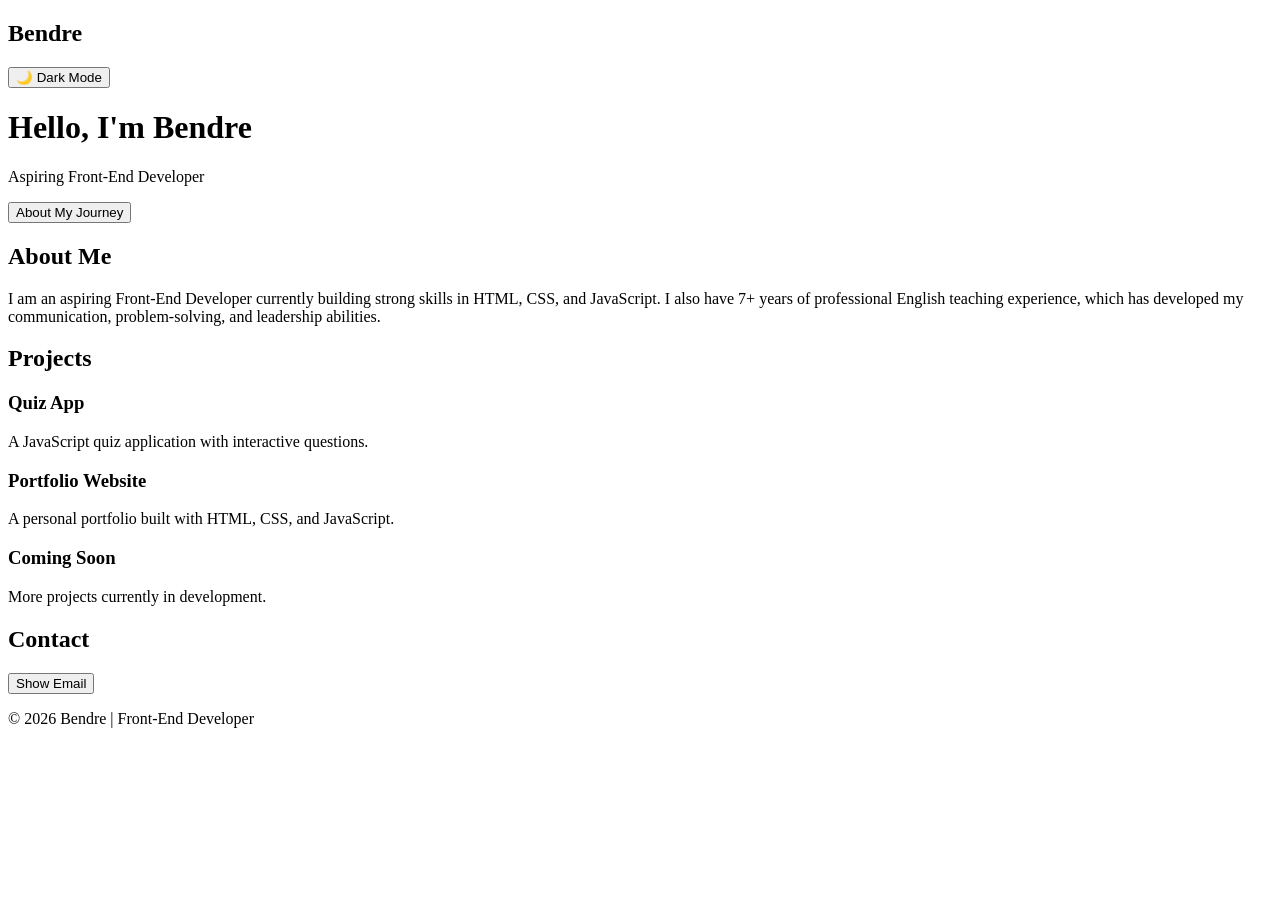
==== Index.html @ 19eb0daf "Portfolio Add HTML" ====
<!DOCTYPE html>
<html lang="en">

<head>
    <meta charset="UTF-8">
    <meta name="viewport" content="width=device-width, initial-scale=1.0">
    <title>Bendre | Front-End Developer</title>
    <link rel="stylesheet" href="style.css">
</head>

<body>

    <!-- Navigation -->
    <nav>
        <h2>Bendre</h2>
        <div>
            <button onclick="toggleDarkMode()">🌙 Dark Mode</button>
        </div>
    </nav>

    <!-- Hero Section -->
    <header>
        <h1>Hello, I'm Bendre</h1>
        <p>Aspiring Front-End Developer</p>
        <button onclick="showMessage()">About My Journey</button>
        <p id="message"></p>
    </header>

    <!-- About -->
    <section id="about">
        <h2>About Me</h2>
        <p>
            I am an aspiring Front-End Developer currently building strong skills in HTML, CSS, and JavaScript.
            I also have 7+ years of professional English teaching experience, which has developed my communication,
            problem-solving, and leadership abilities.
        </p>
    </section>

    <!-- Projects -->
    <section id="projects">
        <h2>Projects</h2>

        <div class="project-card" onclick="projectClick(this)">
            <h3>Quiz App</h3>
            <p>A JavaScript quiz application with interactive questions.</p>
        </div>

        <div class="project-card" onclick="projectClick(this)">
            <h3>Portfolio Website</h3>
            <p>A personal portfolio built with HTML, CSS, and JavaScript.</p>
        </div>

        <div class="project-card" onclick="projectClick(this)">
            <h3>Coming Soon</h3>
            <p>More projects currently in development.</p>
        </div>

    </section>

    <!-- Contact -->
    <section id="contact">
        <h2>Contact</h2>
        <button onclick="showEmail()">Show Email</button>
        <p id="email"></p>
    </section>

    <!-- Footer -->
    <footer>
        <p>© 2026 Bendre | Front-End Developer</p>
    </footer>

    <script src="script.js"></script>

</body>

</html>
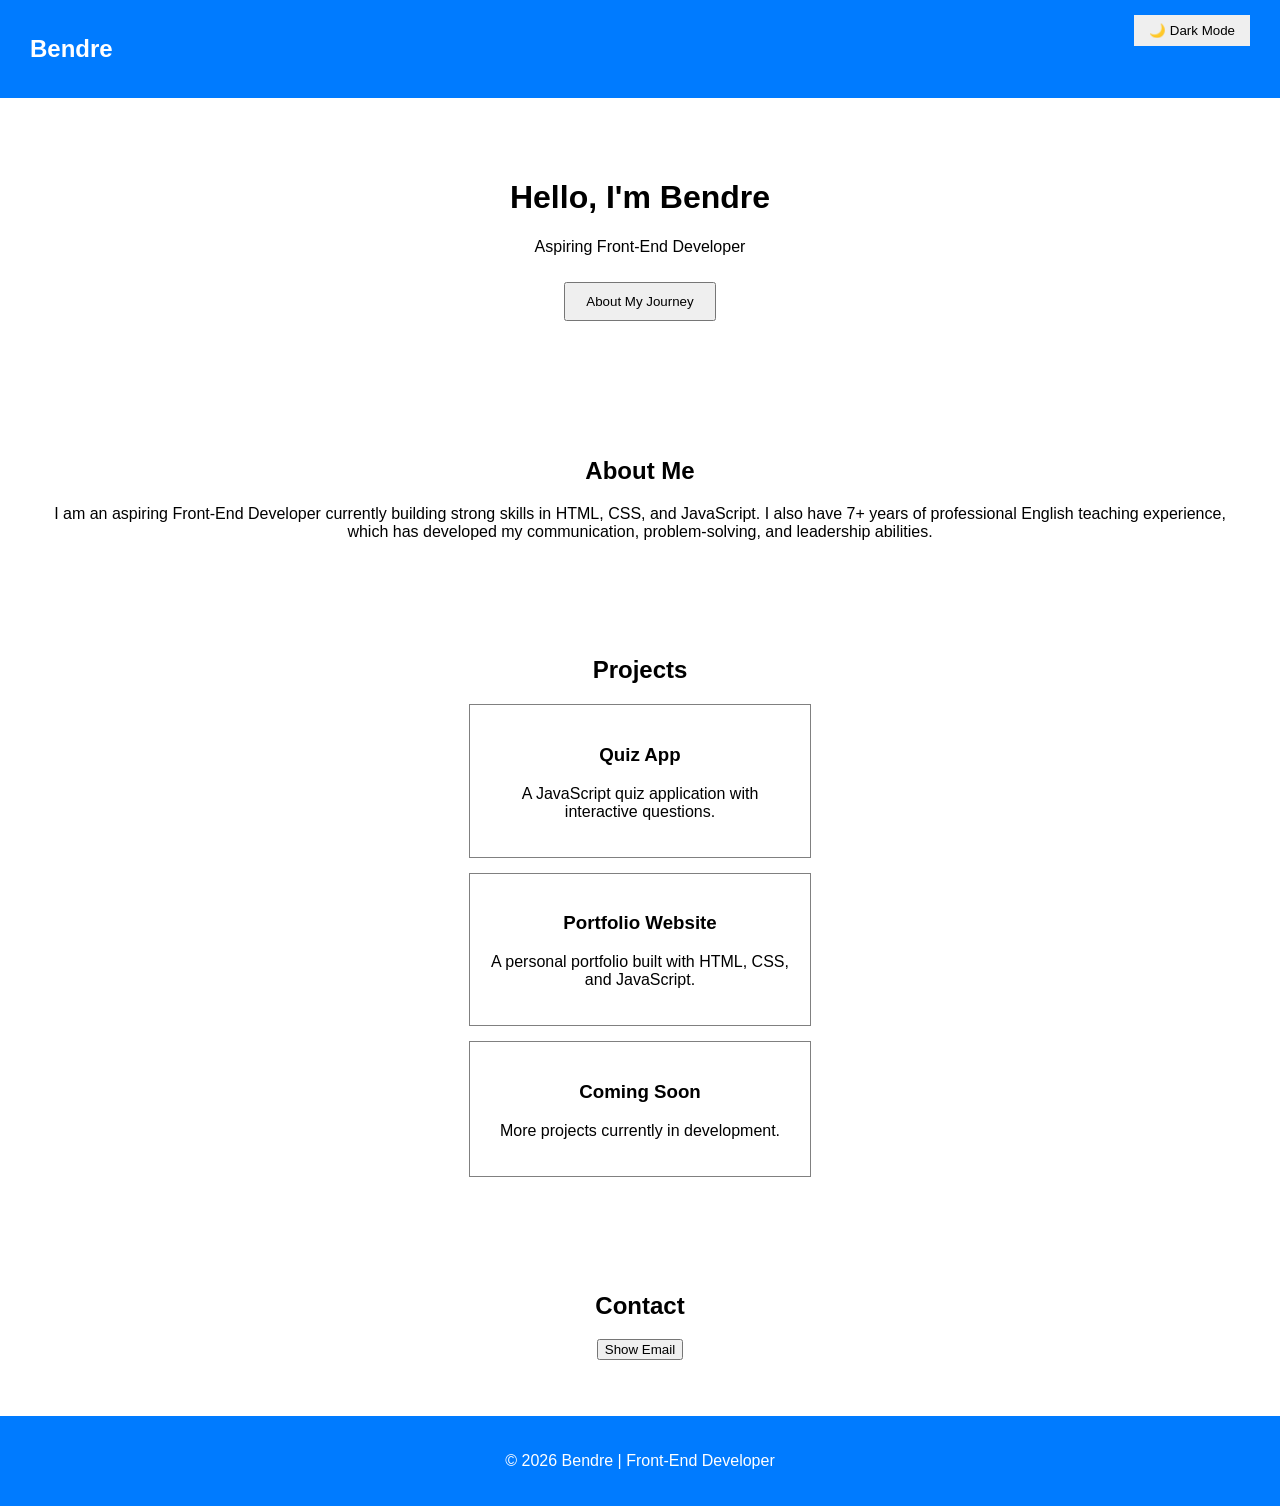
==== commit 5517a256: "Add CSS" ====
--- a/Index.html
+++ b/Index.html
@@ -5,7 +5,7 @@
     <meta charset="UTF-8">
     <meta name="viewport" content="width=device-width, initial-scale=1.0">
     <title>Bendre | Front-End Developer</title>
-    <link rel="stylesheet" href="style.css">
+    <link rel="stylesheet" href="CSS.css">
 </head>
 
 <body>
--- a/CSS.css
+++ b/CSS.css
@@ -0,0 +1,70 @@
+body {
+    font-family: Arial, sans-serif;
+    margin: 0;
+    background-color: white;
+    color: black;
+    transition: 0.3s;
+}
+
+/* Dark Mode */
+.dark {
+    background-color: #121212;
+    color: white;
+}
+
+/* Navigation */
+nav {
+    display: flex;
+    justify-content: space-between;
+    padding: 15px 30px;
+    background-color: #007bff;
+    color: white;
+}
+
+nav button {
+    padding: 8px 15px;
+    border: none;
+    cursor: pointer;
+}
+
+/* Header */
+header {
+    text-align: center;
+    padding: 60px 20px;
+}
+
+header button {
+    padding: 10px 20px;
+    margin-top: 10px;
+    cursor: pointer;
+}
+
+/* Sections */
+section {
+    padding: 40px;
+    text-align: center;
+}
+
+/* Project Cards */
+.project-card {
+    border: 1px solid gray;
+    padding: 20px;
+    margin: 15px auto;
+    width: 300px;
+    cursor: pointer;
+    transition: 0.3s;
+}
+
+.project-card:hover {
+    background-color: #007bff;
+    color: white;
+    transform: scale(1.05);
+}
+
+/* Footer */
+footer {
+    text-align: center;
+    padding: 20px;
+    background-color: #007bff;
+    color: white;
+}
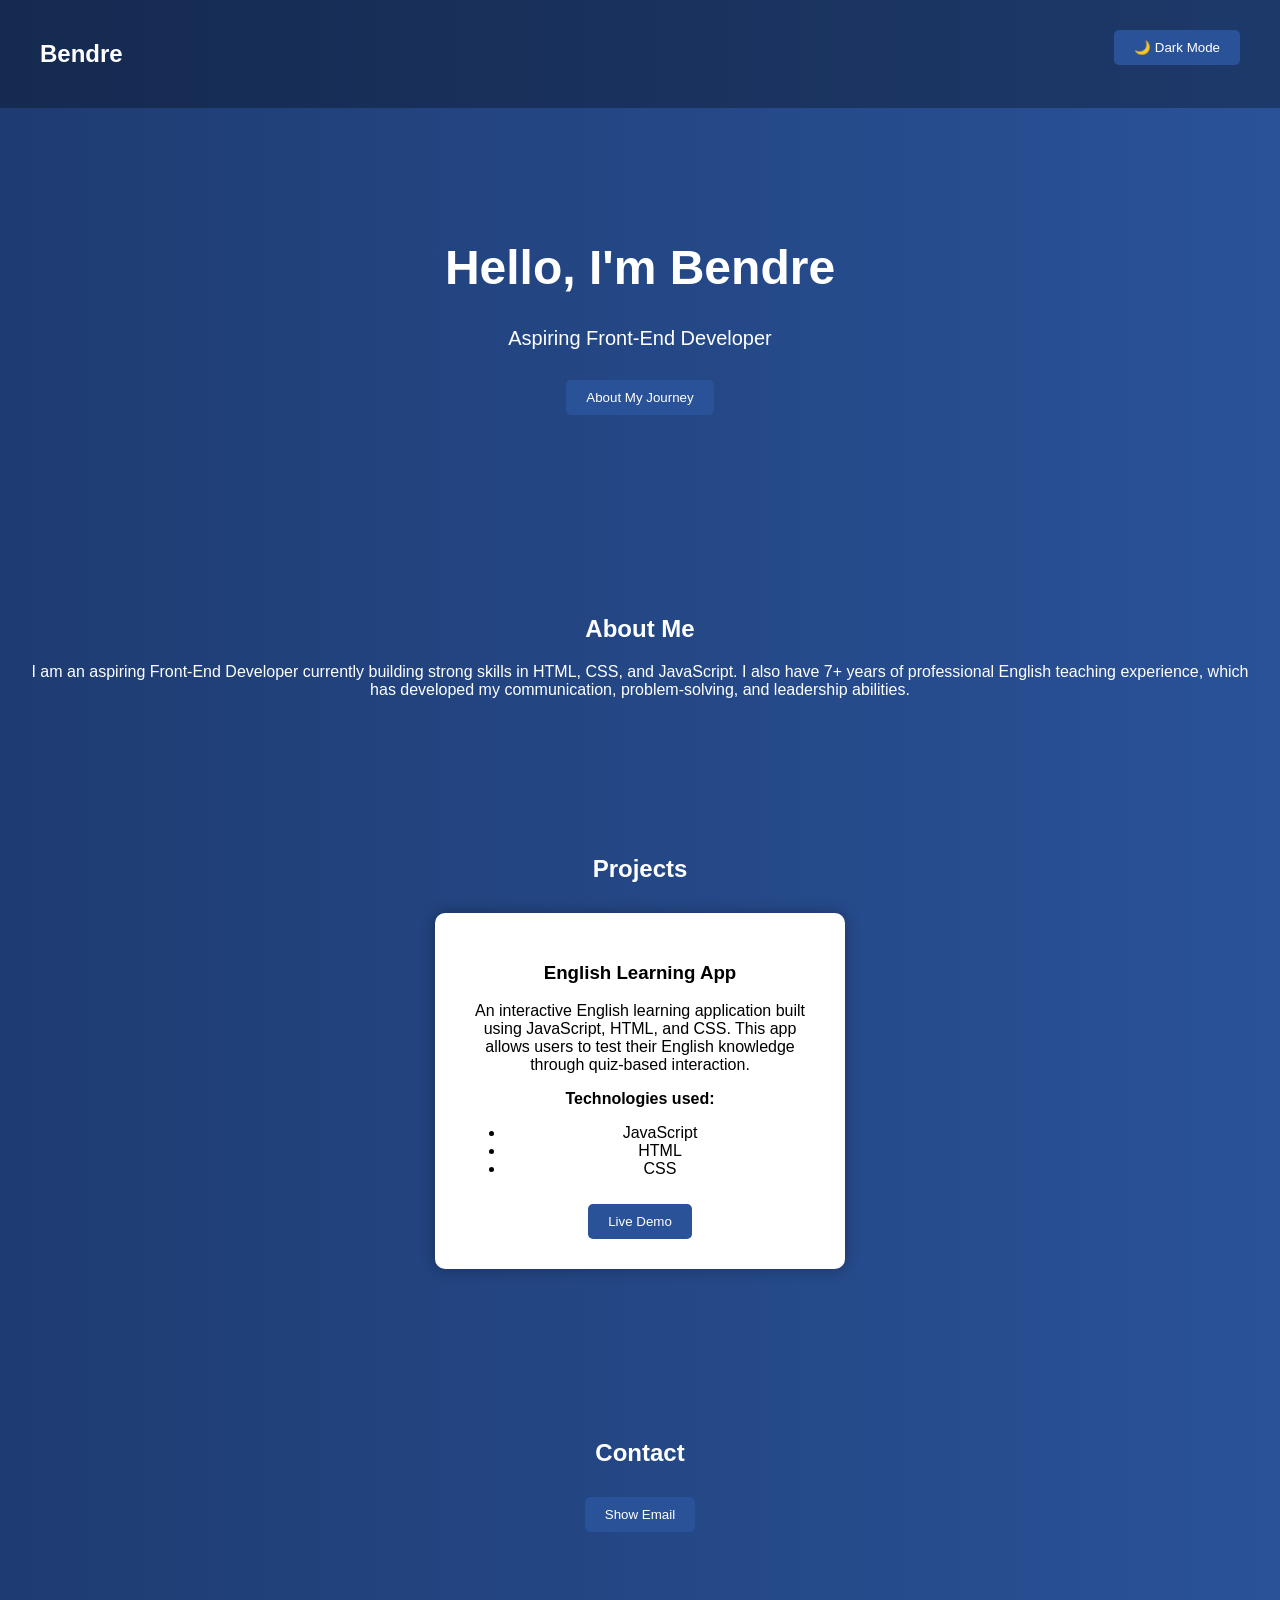
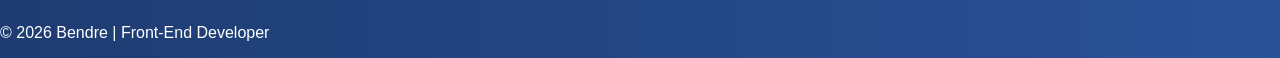
==== commit f0781108: "HTML add app inter" ====
--- a/Index.html
+++ b/Index.html
@@ -38,24 +38,34 @@
 
     <!-- Projects -->
     <section id="projects">
+
         <h2>Projects</h2>
 
-        <div class="project-card" onclick="projectClick(this)">
-            <h3>Quiz App</h3>
-            <p>A JavaScript quiz application with interactive questions.</p>
-        </div>
+        <div class="project-card">
 
-        <div class="project-card" onclick="projectClick(this)">
-            <h3>Portfolio Website</h3>
-            <p>A personal portfolio built with HTML, CSS, and JavaScript.</p>
-        </div>
+            <h3>English Learning App</h3>
 
-        <div class="project-card" onclick="projectClick(this)">
-            <h3>Coming Soon</h3>
-            <p>More projects currently in development.</p>
+            <p>
+                An interactive English learning application built using JavaScript, HTML, and CSS.
+                This app allows users to test their English knowledge through quiz-based interaction.
+            </p>
+
+            <p><strong>Technologies used:</strong></p>
+
+            <ul>
+                <li>JavaScript</li>
+                <li>HTML</li>
+                <li>CSS</li>
+            </ul>
+
+            <a href="english-app/EnglishAppHTML.html">
+                <button>Live Demo</button>
+            </a>
+
         </div>
 
     </section>
+
 
     <!-- Contact -->
     <section id="contact">
--- a/CSS.css
+++ b/CSS.css
@@ -1,14 +1,7 @@
 body {
     font-family: Arial, sans-serif;
     margin: 0;
-    background-color: white;
-    color: black;
-    transition: 0.3s;
-}
-
-/* Dark Mode */
-.dark {
-    background-color: #121212;
+    background: linear-gradient(to right, #1e3c72, #2a5298);
     color: white;
 }
 
@@ -16,55 +9,61 @@
 nav {
     display: flex;
     justify-content: space-between;
-    padding: 15px 30px;
-    background-color: #007bff;
-    color: white;
+    padding: 20px 40px;
+    background: rgba(0, 0, 0, 0.3);
 }
 
-nav button {
-    padding: 8px 15px;
-    border: none;
-    cursor: pointer;
+/* Hero */
+header {
+    text-align: center;
+    padding: 100px 20px;
 }
 
-/* Header */
-header {
-    text-align: center;
-    padding: 60px 20px;
+header h1 {
+    font-size: 48px;
 }
 
-header button {
-    padding: 10px 20px;
-    margin-top: 10px;
-    cursor: pointer;
+header p {
+    font-size: 20px;
 }
 
 /* Sections */
 section {
-    padding: 40px;
+    padding: 60px 20px;
     text-align: center;
 }
 
-/* Project Cards */
+/* Project Card */
 .project-card {
-    border: 1px solid gray;
-    padding: 20px;
-    margin: 15px auto;
-    width: 300px;
-    cursor: pointer;
+    background: white;
+    color: black;
+    padding: 30px;
+    margin: 30px auto;
+    width: 350px;
+    border-radius: 10px;
+    box-shadow: 0 0 15px rgba(0, 0, 0, 0.3);
     transition: 0.3s;
 }
 
 .project-card:hover {
-    background-color: #007bff;
-    color: white;
     transform: scale(1.05);
 }
 
-/* Footer */
-footer {
-    text-align: center;
-    padding: 20px;
-    background-color: #007bff;
+button {
+    padding: 10px 20px;
+    margin-top: 10px;
+    border: none;
+    background: #2a5298;
     color: white;
+    cursor: pointer;
+    border-radius: 5px;
+}
+
+button:hover {
+    background: #1e3c72;
+}
+
+/* Dark mode */
+.dark {
+    background: black;
 }
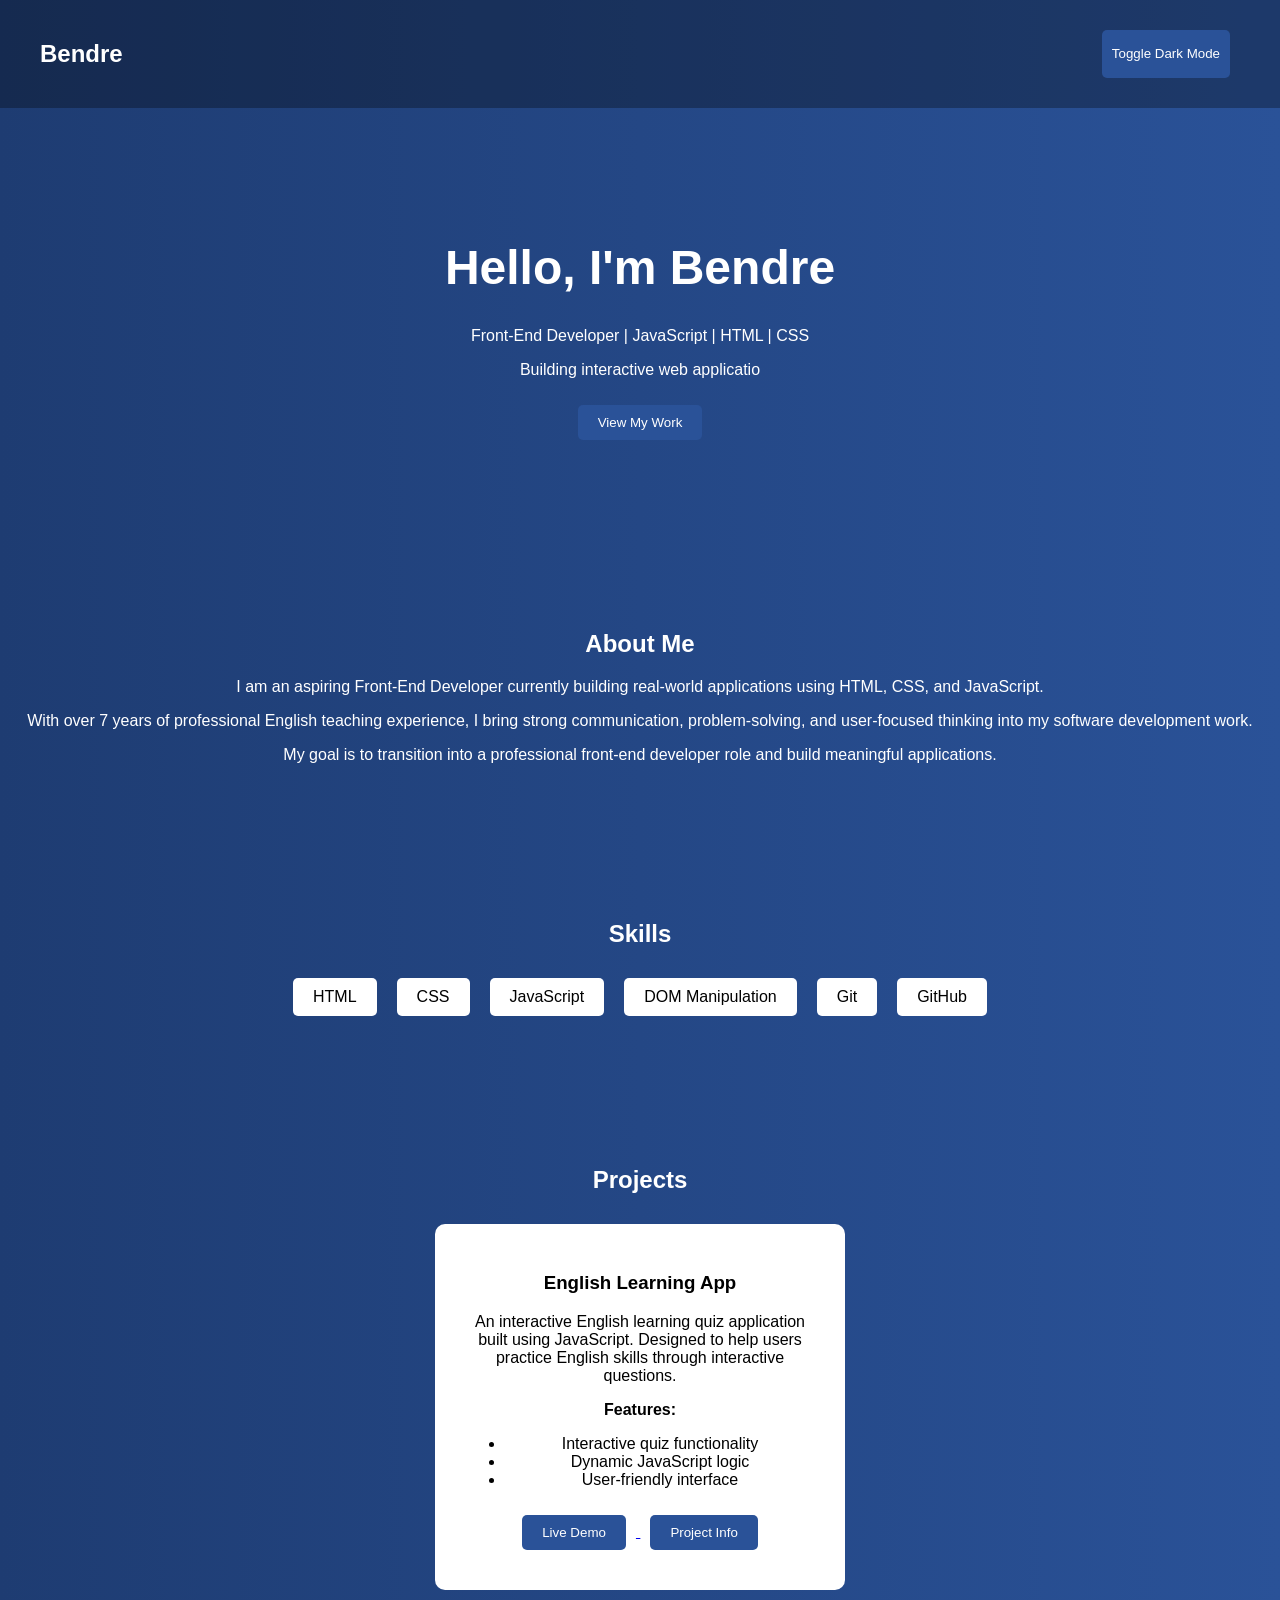
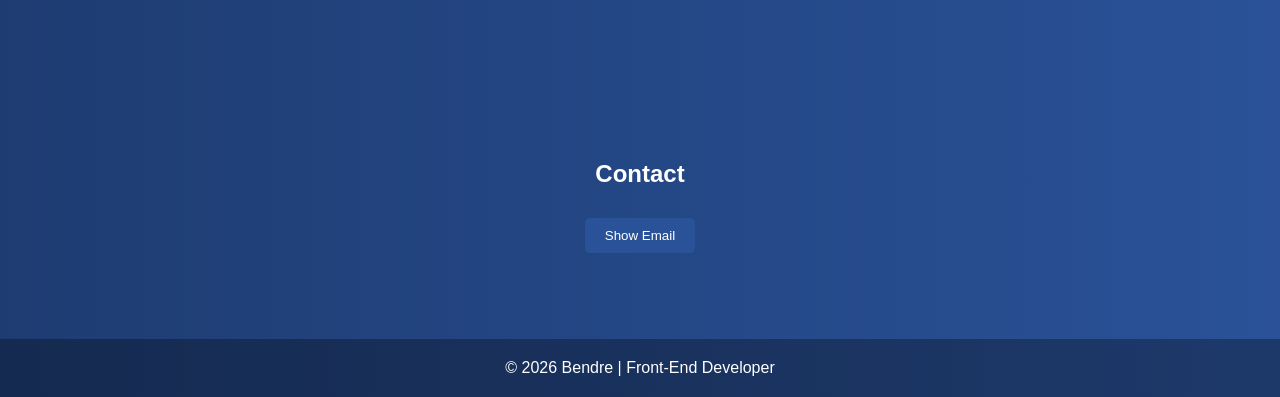
==== commit e536db42: "Overhaul" ====
--- a/Index.html
+++ b/Index.html
@@ -10,33 +10,59 @@
 
 <body>
 
-    <!-- Navigation -->
+    <!-- NAVBAR -->
     <nav>
         <h2>Bendre</h2>
-        <div>
-            <button onclick="toggleDarkMode()">🌙 Dark Mode</button>
-        </div>
+        <button onclick="toggleDarkMode()">Toggle Dark Mode</button>
     </nav>
 
-    <!-- Hero Section -->
+    <!-- HERO -->
     <header>
         <h1>Hello, I'm Bendre</h1>
-        <p>Aspiring Front-End Developer</p>
-        <button onclick="showMessage()">About My Journey</button>
-        <p id="message"></p>
+        <p>Front-End Developer | JavaScript | HTML | CSS</p>
+
+        <p id="typing"></p>
+
+        <button onclick="scrollToProjects()">View My Work</button>
     </header>
 
-    <!-- About -->
-    <section id="about">
+    <!-- ABOUT -->
+    <section>
         <h2>About Me</h2>
+
         <p>
-            I am an aspiring Front-End Developer currently building strong skills in HTML, CSS, and JavaScript.
-            I also have 7+ years of professional English teaching experience, which has developed my communication,
-            problem-solving, and leadership abilities.
+            I am an aspiring Front-End Developer currently building real-world applications using HTML, CSS, and
+            JavaScript.
+        </p>
+
+        <p>
+            With over 7 years of professional English teaching experience, I bring strong communication,
+            problem-solving, and user-focused thinking into my software development work.
+        </p>
+
+        <p>
+            My goal is to transition into a professional front-end developer role and build meaningful applications.
         </p>
     </section>
 
-    <!-- Projects -->
+    <!-- SKILLS -->
+    <section>
+        <h2>Skills</h2>
+
+        <div class="skills">
+
+            <div class="skill">HTML</div>
+            <div class="skill">CSS</div>
+            <div class="skill">JavaScript</div>
+            <div class="skill">DOM Manipulation</div>
+            <div class="skill">Git</div>
+            <div class="skill">GitHub</div>
+
+        </div>
+
+    </section>
+
+    <!-- PROJECTS -->
     <section id="projects">
 
         <h2>Projects</h2>
@@ -46,37 +72,48 @@
             <h3>English Learning App</h3>
 
             <p>
-                An interactive English learning application built using JavaScript, HTML, and CSS.
-                This app allows users to test their English knowledge through quiz-based interaction.
+                An interactive English learning quiz application built using JavaScript.
+                Designed to help users practice English skills through interactive questions.
             </p>
 
-            <p><strong>Technologies used:</strong></p>
+            <p><strong>Features:</strong></p>
 
             <ul>
-                <li>JavaScript</li>
-                <li>HTML</li>
-                <li>CSS</li>
+                <li>Interactive quiz functionality</li>
+                <li>Dynamic JavaScript logic</li>
+                <li>User-friendly interface</li>
             </ul>
 
-            <a href="english-app/EnglishAppHTML.html">
-                <button>Live Demo</button>
-            </a>
+            <div class="buttons">
+
+                <a href="english-app/EnglishAppHTML.html">
+                    <button>Live Demo</button>
+                </a>
+
+                <button onclick="showProjectInfo()">
+                    Project Info
+                </button>
+
+            </div>
 
         </div>
 
     </section>
 
+    <!-- CONTACT -->
+    <section>
 
-    <!-- Contact -->
-    <section id="contact">
         <h2>Contact</h2>
+
         <button onclick="showEmail()">Show Email</button>
+
         <p id="email"></p>
+
     </section>
 
-    <!-- Footer -->
+    <!-- FOOTER -->
     <footer>
-        <p>© 2026 Bendre | Front-End Developer</p>
+        © 2026 Bendre | Front-End Developer
     </footer>
 
     <script src="script.js"></script>
--- a/CSS.css
+++ b/CSS.css
@@ -1,69 +1,127 @@
 body {
+
     font-family: Arial, sans-serif;
     margin: 0;
     background: linear-gradient(to right, #1e3c72, #2a5298);
     color: white;
+    transition: 0.3s;
+
 }
 
-/* Navigation */
+/* NAVBAR */
+
 nav {
+
     display: flex;
     justify-content: space-between;
     padding: 20px 40px;
     background: rgba(0, 0, 0, 0.3);
+
 }
 
-/* Hero */
+nav button {
+
+    padding: 10px;
+    cursor: pointer;
+}
+
+/* HERO */
+
 header {
+
     text-align: center;
     padding: 100px 20px;
+
 }
 
 header h1 {
+
     font-size: 48px;
+
 }
 
-header p {
-    font-size: 20px;
+/* SECTIONS */
+
+section {
+
+    padding: 60px 20px;
+    text-align: center;
+
 }
 
-/* Sections */
-section {
-    padding: 60px 20px;
-    text-align: center;
+/* SKILLS */
+
+.skills {
+
+    display: flex;
+    justify-content: center;
+    flex-wrap: wrap;
+
 }
 
-/* Project Card */
+.skill {
+
+    background: white;
+    color: black;
+    padding: 10px 20px;
+    margin: 10px;
+    border-radius: 5px;
+
+}
+
+/* PROJECT CARD */
+
 .project-card {
+
     background: white;
     color: black;
     padding: 30px;
     margin: 30px auto;
     width: 350px;
     border-radius: 10px;
-    box-shadow: 0 0 15px rgba(0, 0, 0, 0.3);
     transition: 0.3s;
+
 }
 
 .project-card:hover {
+
     transform: scale(1.05);
+
 }
 
 button {
+
     padding: 10px 20px;
-    margin-top: 10px;
+    margin: 10px;
     border: none;
     background: #2a5298;
     color: white;
     cursor: pointer;
     border-radius: 5px;
+
 }
 
 button:hover {
+
     background: #1e3c72;
+
 }
 
-/* Dark mode */
+/* FOOTER */
+
+footer {
+
+    text-align: center;
+    padding: 20px;
+    background: rgba(0, 0, 0, 0.3);
+
+}
+
+/* DARK MODE */
+
 .dark {
+
     background: black;
+    color: white;
+
 }
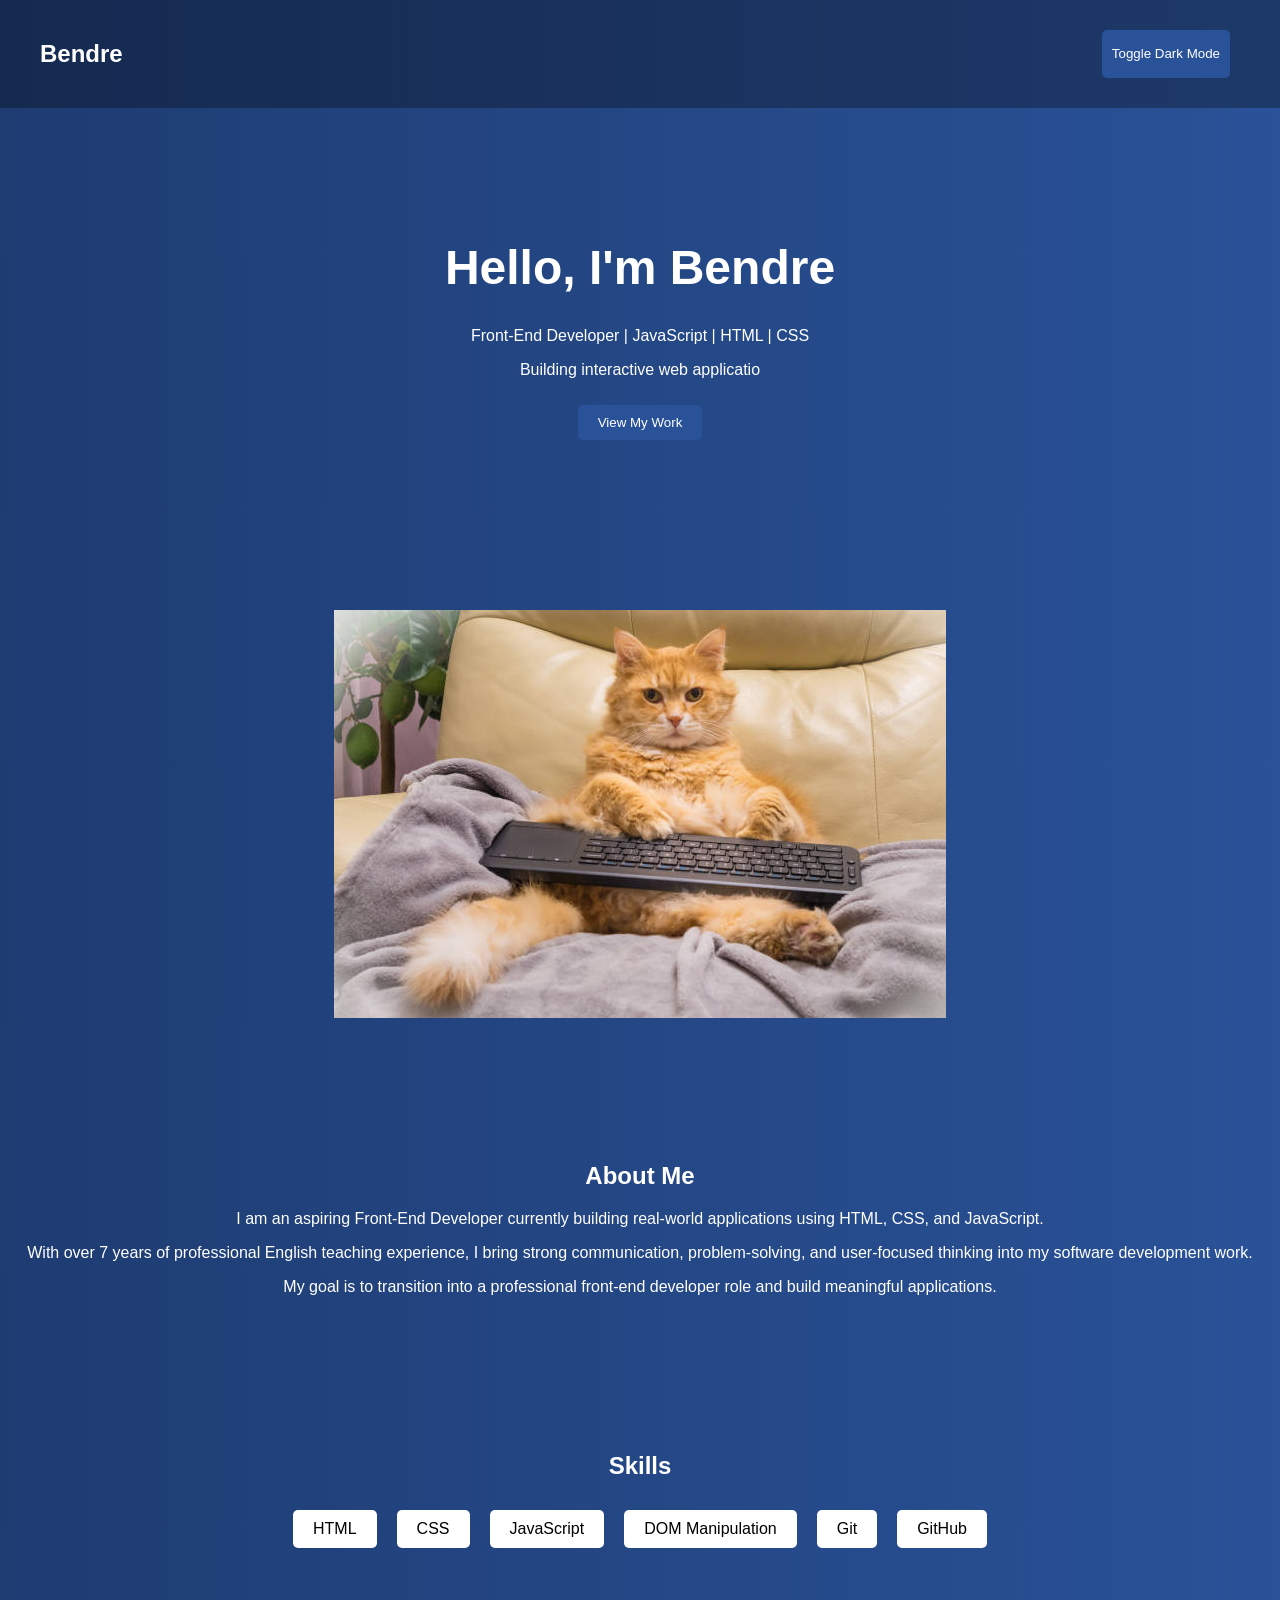
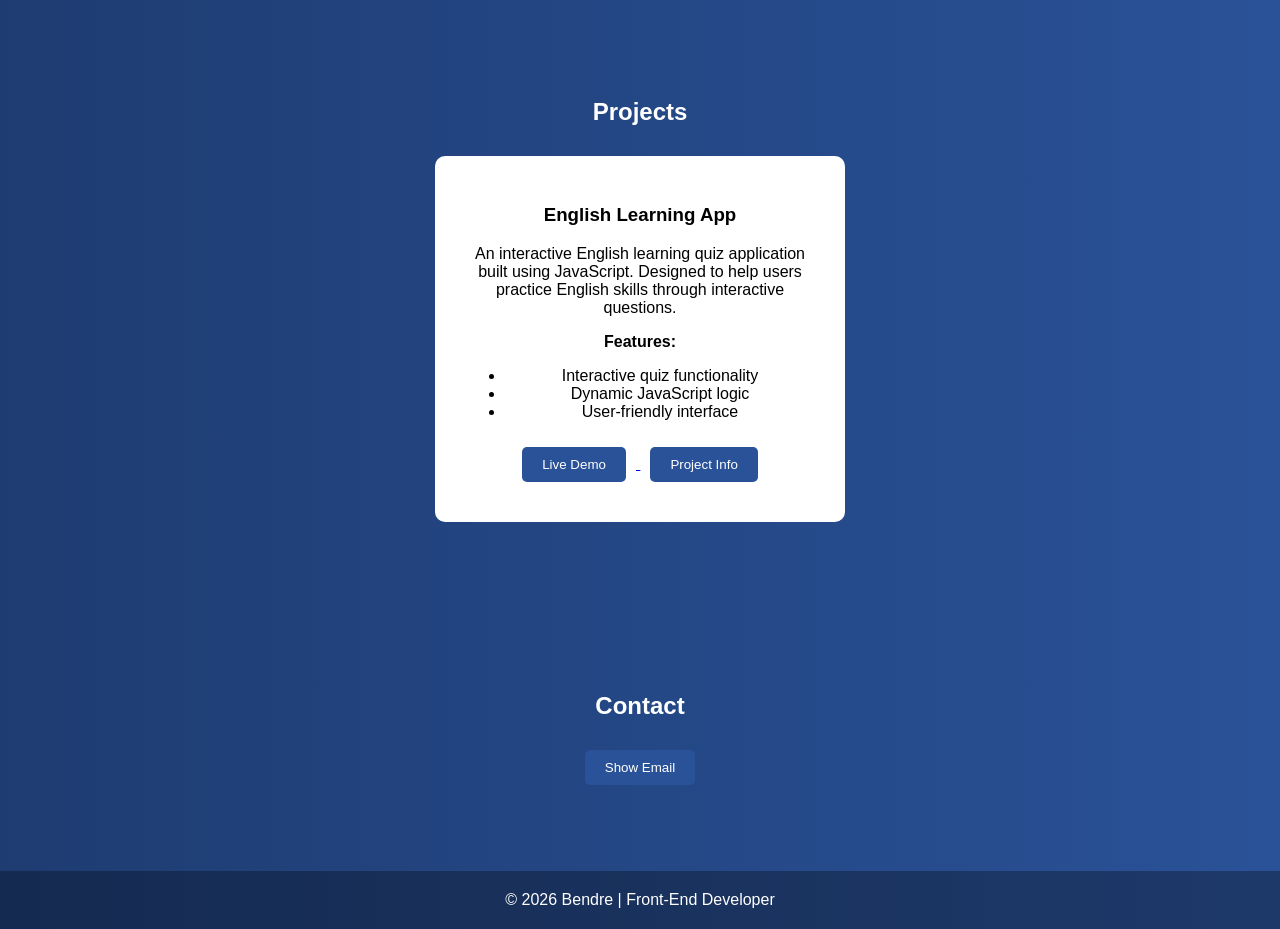
==== commit 3cb7ec42: "add profile picture placeholder" ====
--- a/Index.html
+++ b/Index.html
@@ -25,6 +25,11 @@
 
         <button onclick="scrollToProjects()">View My Work</button>
     </header>
+
+    <!-- Profile Photo Placeholder-->
+    <section id="profilepicture">
+        <img src="resources/cat.jpg" alt="Bendre's Profile Photo" class="profile-photo">
+    </section>
 
     <!-- ABOUT -->
     <section>
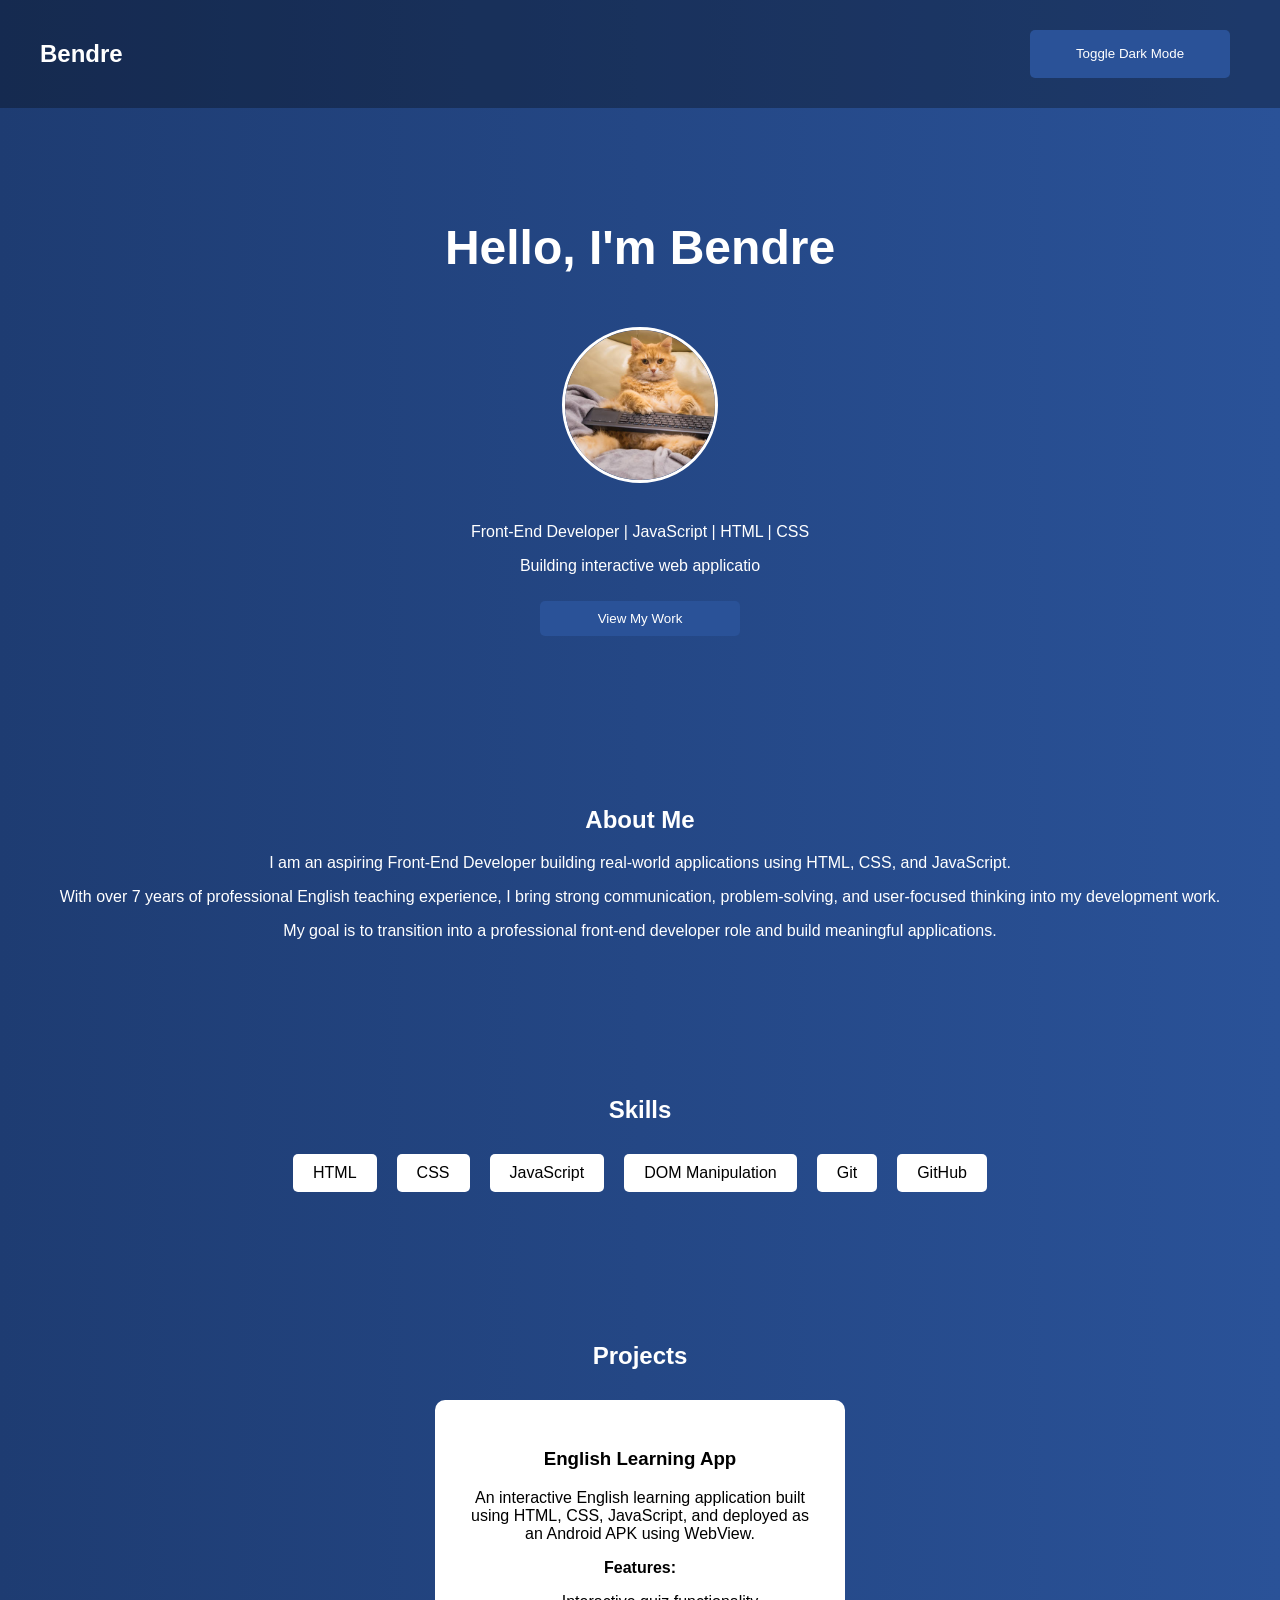
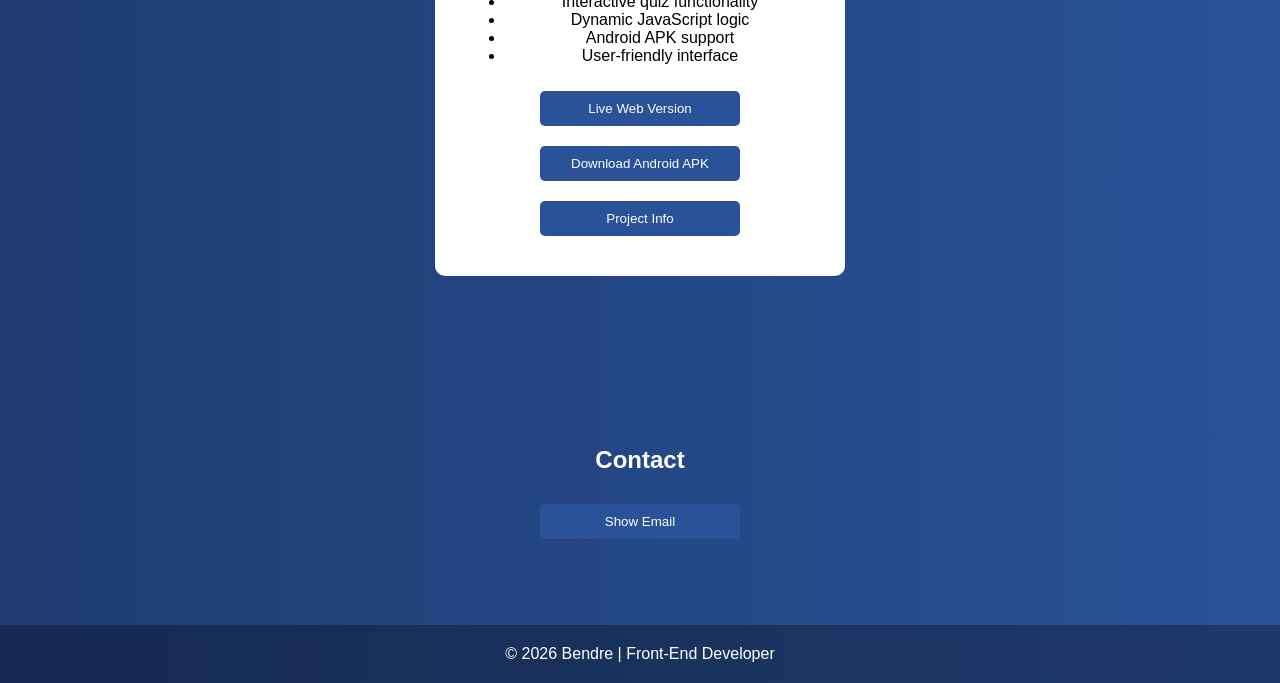
==== commit c25a46a2: "Final V1.0" ====
--- a/Index.html
+++ b/Index.html
@@ -12,46 +12,55 @@
 
     <!-- NAVBAR -->
     <nav>
+
         <h2>Bendre</h2>
-        <button onclick="toggleDarkMode()">Toggle Dark Mode</button>
+
+        <button onclick="toggleDarkMode()">
+            Toggle Dark Mode
+        </button>
+
     </nav>
 
     <!-- HERO -->
     <header>
+
         <h1>Hello, I'm Bendre</h1>
+
+        <img src="resources/cat.jpg" alt="Bendre Profile Photo" class="profile-photo">
+
         <p>Front-End Developer | JavaScript | HTML | CSS</p>
 
         <p id="typing"></p>
 
-        <button onclick="scrollToProjects()">View My Work</button>
+        <button onclick="scrollToProjects()">
+            View My Work
+        </button>
+
     </header>
-
-    <!-- Profile Photo Placeholder-->
-    <section id="profilepicture">
-        <img src="resources/cat.jpg" alt="Bendre's Profile Photo" class="profile-photo">
-    </section>
 
     <!-- ABOUT -->
     <section>
+
         <h2>About Me</h2>
 
         <p>
-            I am an aspiring Front-End Developer currently building real-world applications using HTML, CSS, and
-            JavaScript.
+            I am an aspiring Front-End Developer building real-world applications using HTML, CSS, and JavaScript.
         </p>
 
         <p>
             With over 7 years of professional English teaching experience, I bring strong communication,
-            problem-solving, and user-focused thinking into my software development work.
+            problem-solving, and user-focused thinking into my development work.
         </p>
 
         <p>
             My goal is to transition into a professional front-end developer role and build meaningful applications.
         </p>
+
     </section>
 
     <!-- SKILLS -->
     <section>
+
         <h2>Skills</h2>
 
         <div class="skills">
@@ -77,8 +86,8 @@
             <h3>English Learning App</h3>
 
             <p>
-                An interactive English learning quiz application built using JavaScript.
-                Designed to help users practice English skills through interactive questions.
+                An interactive English learning application built using HTML, CSS, JavaScript,
+                and deployed as an Android APK using WebView.
             </p>
 
             <p><strong>Features:</strong></p>
@@ -86,13 +95,18 @@
             <ul>
                 <li>Interactive quiz functionality</li>
                 <li>Dynamic JavaScript logic</li>
+                <li>Android APK support</li>
                 <li>User-friendly interface</li>
             </ul>
 
             <div class="buttons">
 
                 <a href="english-app/EnglishAppHTML.html">
-                    <button>Live Demo</button>
+                    <button>Live Web Version</button>
+                </a>
+
+                <a href="apps/EnglishLearningApp.apk" download>
+                    <button>Download Android APK</button>
                 </a>
 
                 <button onclick="showProjectInfo()">
@@ -110,7 +124,9 @@
 
         <h2>Contact</h2>
 
-        <button onclick="showEmail()">Show Email</button>
+        <button onclick="showEmail()">
+            Show Email
+        </button>
 
         <p id="email"></p>
 
@@ -118,7 +134,9 @@
 
     <!-- FOOTER -->
     <footer>
+
         © 2026 Bendre | Front-End Developer
+
     </footer>
 
     <script src="script.js"></script>
--- a/CSS.css
+++ b/CSS.css
@@ -23,6 +23,9 @@
 
     padding: 10px;
     cursor: pointer;
+    border-radius: 5px;
+    border: none;
+
 }
 
 /* HERO */
@@ -30,13 +33,26 @@
 header {
 
     text-align: center;
-    padding: 100px 20px;
+    padding: 80px 20px;
 
 }
 
 header h1 {
 
     font-size: 48px;
+
+}
+
+/* PROFILE PHOTO */
+
+.profile-photo {
+
+    width: 150px;
+    height: 150px;
+    border-radius: 50%;
+    margin: 20px;
+    object-fit: cover;
+    border: 3px solid white;
 
 }
 
@@ -89,6 +105,16 @@
 
 }
 
+/* BUTTONS */
+
+.buttons {
+
+    display: flex;
+    flex-direction: column;
+    align-items: center;
+
+}
+
 button {
 
     padding: 10px 20px;
@@ -98,6 +124,7 @@
     color: white;
     cursor: pointer;
     border-radius: 5px;
+    width: 200px;
 
 }
 
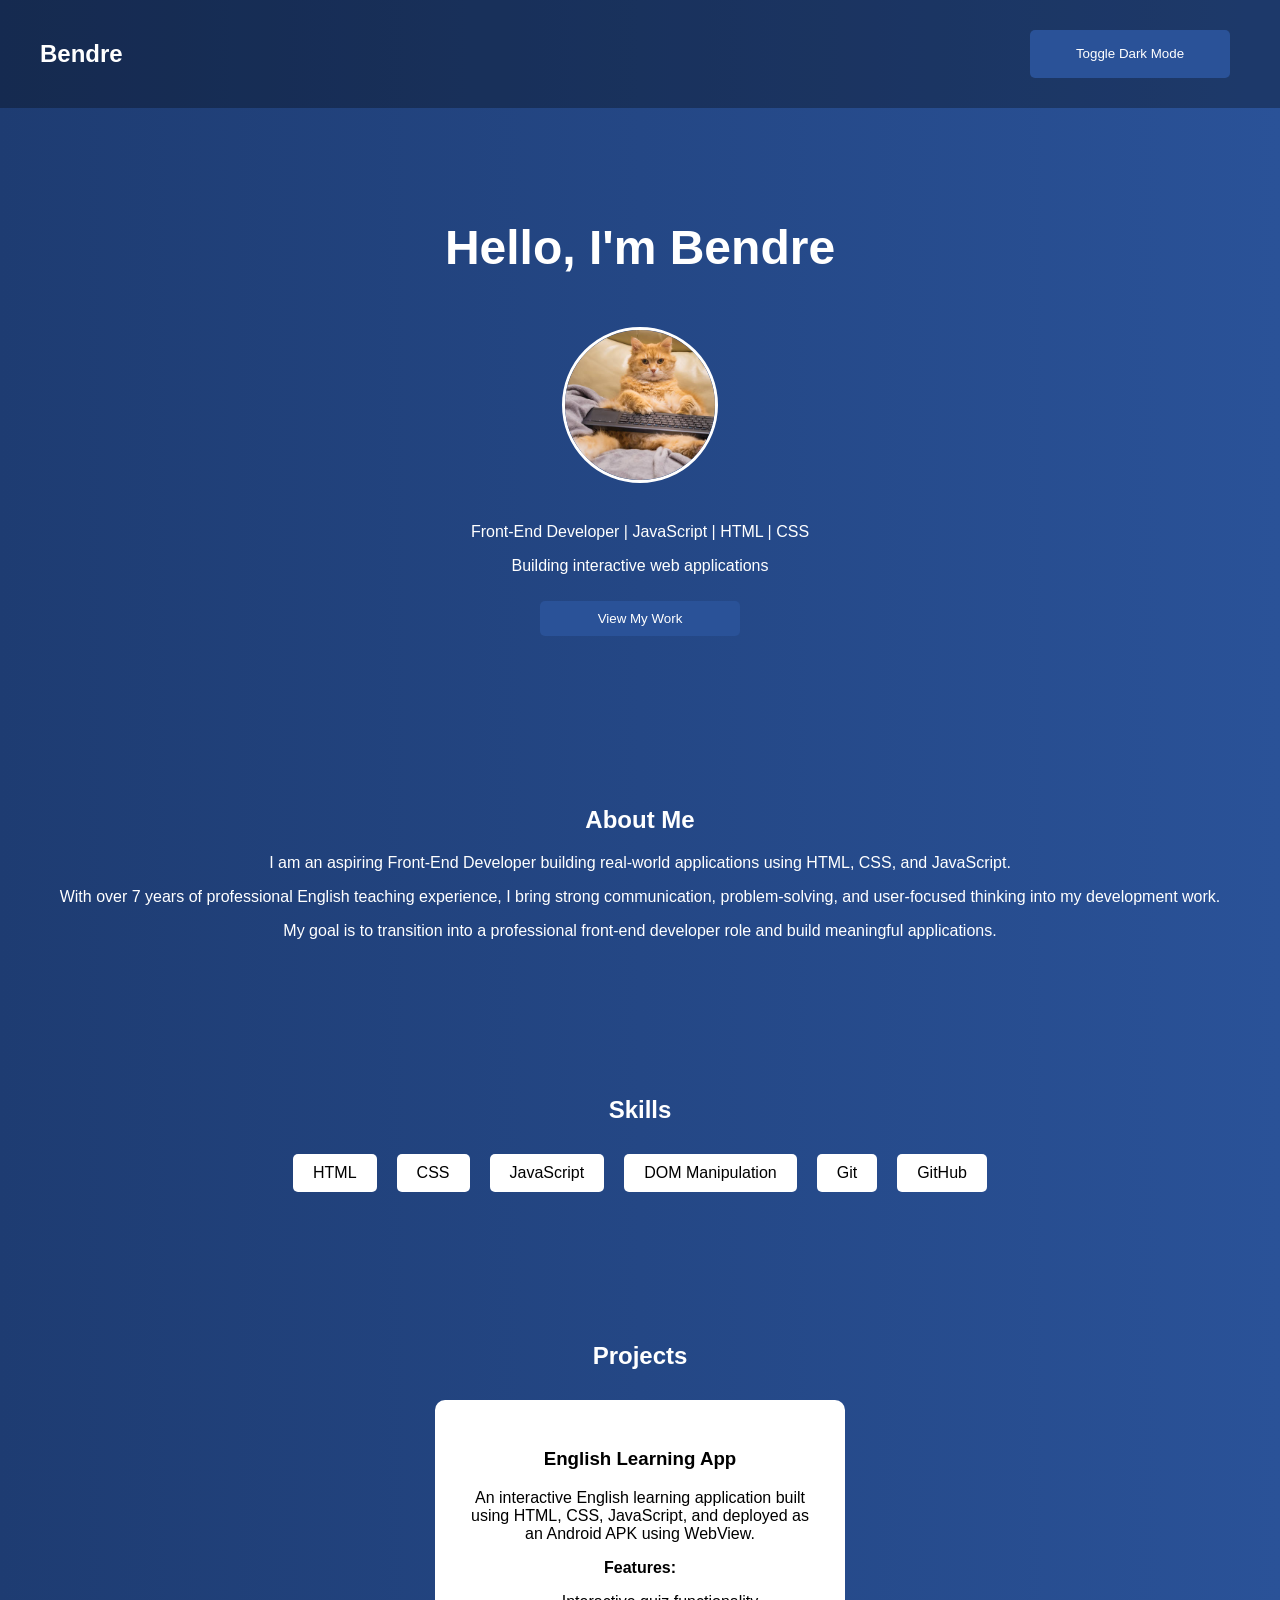
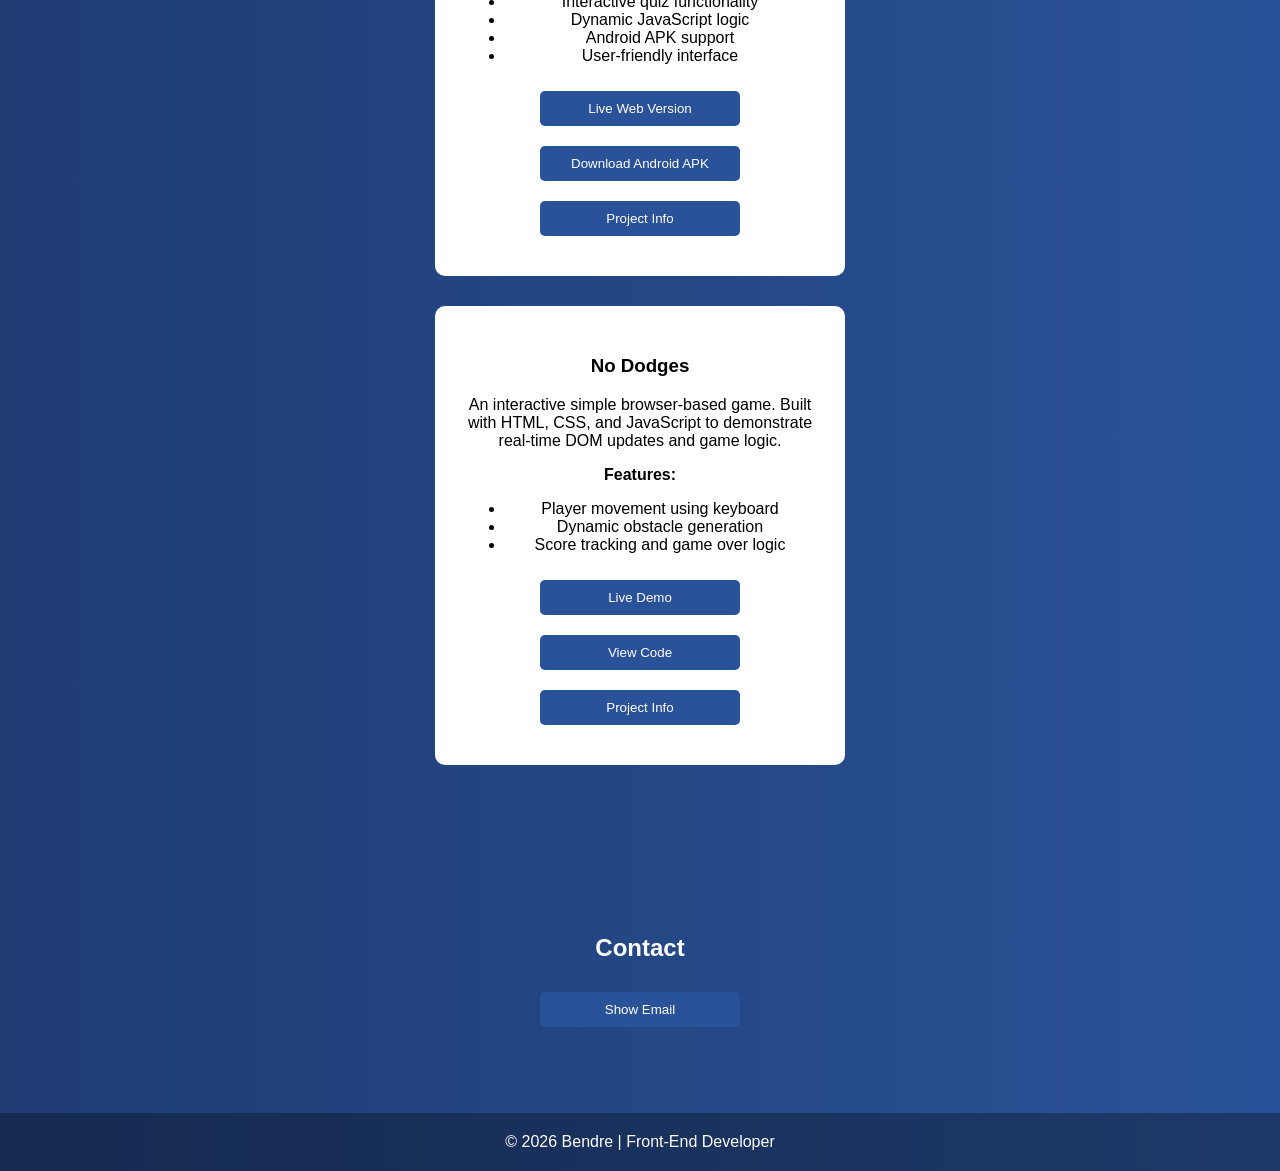
==== commit 0a8bce52: "add Nododges" ====
--- a/Index.html
+++ b/Index.html
@@ -12,135 +12,97 @@
 
     <!-- NAVBAR -->
     <nav>
-
         <h2>Bendre</h2>
-
-        <button onclick="toggleDarkMode()">
-            Toggle Dark Mode
-        </button>
-
+        <button onclick="toggleDarkMode()">Toggle Dark Mode</button>
     </nav>
 
     <!-- HERO -->
     <header>
-
         <h1>Hello, I'm Bendre</h1>
-
         <img src="resources/cat.jpg" alt="Bendre Profile Photo" class="profile-photo">
-
         <p>Front-End Developer | JavaScript | HTML | CSS</p>
-
         <p id="typing"></p>
-
-        <button onclick="scrollToProjects()">
-            View My Work
-        </button>
-
+        <button onclick="scrollToProjects()">View My Work</button>
     </header>
 
     <!-- ABOUT -->
     <section>
-
         <h2>About Me</h2>
-
-        <p>
-            I am an aspiring Front-End Developer building real-world applications using HTML, CSS, and JavaScript.
-        </p>
-
-        <p>
-            With over 7 years of professional English teaching experience, I bring strong communication,
-            problem-solving, and user-focused thinking into my development work.
-        </p>
-
-        <p>
-            My goal is to transition into a professional front-end developer role and build meaningful applications.
-        </p>
-
+        <p>I am an aspiring Front-End Developer building real-world applications using HTML, CSS, and JavaScript.</p>
+        <p>With over 7 years of professional English teaching experience, I bring strong communication, problem-solving,
+            and user-focused thinking into my development work.</p>
+        <p>My goal is to transition into a professional front-end developer role and build meaningful applications.</p>
     </section>
 
     <!-- SKILLS -->
     <section>
-
         <h2>Skills</h2>
-
         <div class="skills">
-
             <div class="skill">HTML</div>
             <div class="skill">CSS</div>
             <div class="skill">JavaScript</div>
             <div class="skill">DOM Manipulation</div>
             <div class="skill">Git</div>
             <div class="skill">GitHub</div>
-
         </div>
-
     </section>
 
     <!-- PROJECTS -->
     <section id="projects">
-
         <h2>Projects</h2>
 
+        <!-- English App -->
         <div class="project-card">
-
             <h3>English Learning App</h3>
-
-            <p>
-                An interactive English learning application built using HTML, CSS, JavaScript,
-                and deployed as an Android APK using WebView.
-            </p>
-
+            <p>An interactive English learning application built using HTML, CSS, JavaScript, and deployed as an Android
+                APK using WebView.</p>
             <p><strong>Features:</strong></p>
-
             <ul>
                 <li>Interactive quiz functionality</li>
                 <li>Dynamic JavaScript logic</li>
                 <li>Android APK support</li>
                 <li>User-friendly interface</li>
             </ul>
+            <div class="buttons">
+                <a href="english-app/EnglishAppHTML.html"><button>Live Web Version</button></a>
+                <a href="apps/EnglishLearningApp.apk" download><button>Download Android APK</button></a>
+                <button onclick="showEnglishAppInfo()">Project Info</button>
+            </div>
+        </div>
 
+        <!-- No Dodges Game -->
+        <div class="project-card">
+            <h3>No Dodges</h3>
+            <p>An interactive simple browser-based game. Built with HTML, CSS, and JavaScript to
+                demonstrate real-time DOM updates and game logic.</p>
+            <p><strong>Features:</strong></p>
+            <ul>
+                <li>Player movement using keyboard</li>
+                <li>Dynamic obstacle generation</li>
+                <li>Score tracking and game over logic</li>
+            </ul>
             <div class="buttons">
-
-                <a href="english-app/EnglishAppHTML.html">
-                    <button>Live Web Version</button>
-                </a>
-
-                <a href="apps/EnglishLearningApp.apk" download>
-                    <button>Download Android APK</button>
-                </a>
-
-                <button onclick="showProjectInfo()">
-                    Project Info
-                </button>
-
+                <a href="NoDodges/index.html"><button>Live Demo</button></a>
+                <a href="https://github.com/YOURUSERNAME/no-dodges"><button>View Code</button></a>
+                <button onclick="showNoDodgesInfo()">Project Info</button>
             </div>
-
         </div>
 
     </section>
 
     <!-- CONTACT -->
     <section>
-
         <h2>Contact</h2>
-
-        <button onclick="showEmail()">
-            Show Email
-        </button>
-
+        <button onclick="showEmail()">Show Email</button>
         <p id="email"></p>
-
     </section>
 
     <!-- FOOTER -->
     <footer>
-
         © 2026 Bendre | Front-End Developer
-
     </footer>
 
     <script src="script.js"></script>
-
 </body>
 
 </html>
--- a/CSS.css
+++ b/CSS.css
@@ -1,94 +1,69 @@
 body {
-
     font-family: Arial, sans-serif;
     margin: 0;
     background: linear-gradient(to right, #1e3c72, #2a5298);
     color: white;
     transition: 0.3s;
-
 }
 
 /* NAVBAR */
-
 nav {
-
     display: flex;
     justify-content: space-between;
     padding: 20px 40px;
     background: rgba(0, 0, 0, 0.3);
-
 }
 
 nav button {
-
     padding: 10px;
     cursor: pointer;
     border-radius: 5px;
     border: none;
-
 }
 
 /* HERO */
-
 header {
-
     text-align: center;
     padding: 80px 20px;
-
 }
 
 header h1 {
-
     font-size: 48px;
-
 }
 
 /* PROFILE PHOTO */
-
 .profile-photo {
-
     width: 150px;
     height: 150px;
     border-radius: 50%;
     margin: 20px;
     object-fit: cover;
     border: 3px solid white;
-
 }
 
 /* SECTIONS */
-
 section {
-
     padding: 60px 20px;
     text-align: center;
-
 }
 
 /* SKILLS */
-
 .skills {
-
     display: flex;
     justify-content: center;
     flex-wrap: wrap;
-
 }
 
 .skill {
-
     background: white;
     color: black;
     padding: 10px 20px;
     margin: 10px;
     border-radius: 5px;
-
 }
 
 /* PROJECT CARD */
-
 .project-card {
-
     background: white;
     color: black;
     padding: 30px;
@@ -96,27 +71,20 @@
     width: 350px;
     border-radius: 10px;
     transition: 0.3s;
-
 }
 
 .project-card:hover {
-
     transform: scale(1.05);
-
 }
 
 /* BUTTONS */
-
 .buttons {
-
     display: flex;
     flex-direction: column;
     align-items: center;
-
 }
 
 button {
-
     padding: 10px 20px;
     margin: 10px;
     border: none;
@@ -125,30 +93,21 @@
     cursor: pointer;
     border-radius: 5px;
     width: 200px;
-
 }
 
 button:hover {
-
     background: #1e3c72;
-
 }
 
 /* FOOTER */
-
 footer {
-
     text-align: center;
     padding: 20px;
     background: rgba(0, 0, 0, 0.3);
-
 }
 
 /* DARK MODE */
-
 .dark {
-
     background: black;
     color: white;
-
 }
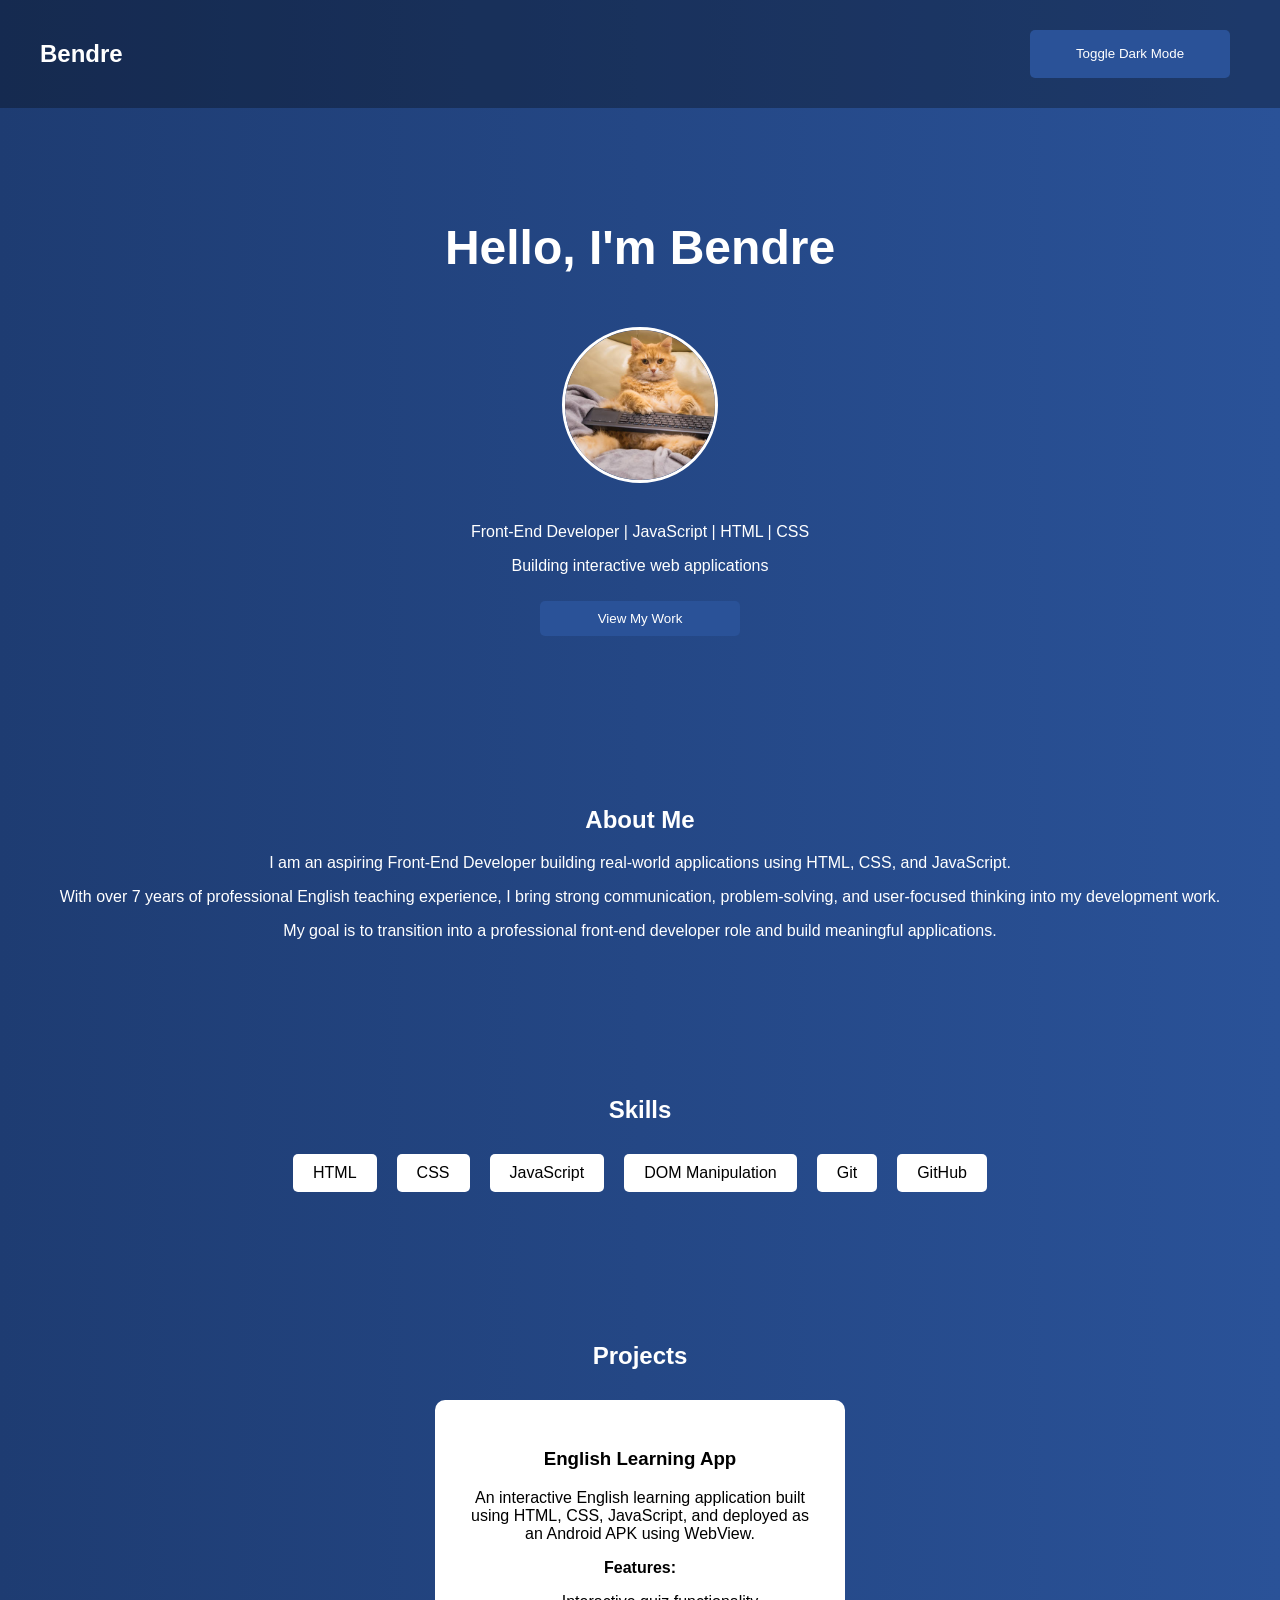
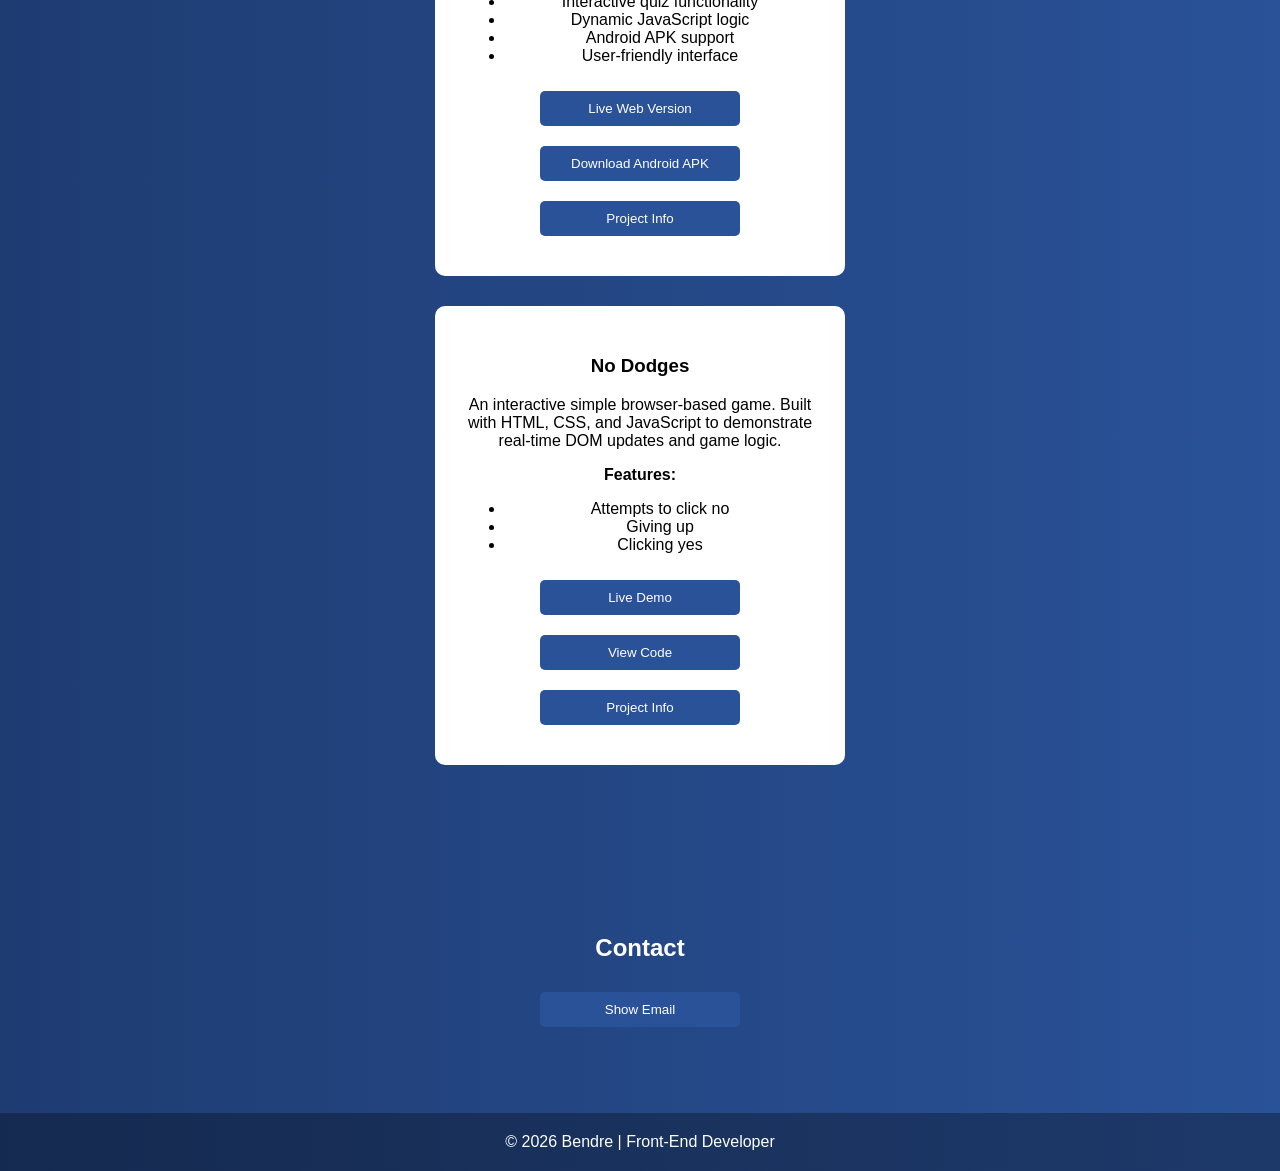
==== commit 60ece668: "final v1.1" ====
--- a/Index.html
+++ b/Index.html
@@ -77,9 +77,9 @@
                 demonstrate real-time DOM updates and game logic.</p>
             <p><strong>Features:</strong></p>
             <ul>
-                <li>Player movement using keyboard</li>
-                <li>Dynamic obstacle generation</li>
-                <li>Score tracking and game over logic</li>
+                <li>Attempts to click no</li>
+                <li>Giving up</li>
+                <li>Clicking yes</li>
             </ul>
             <div class="buttons">
                 <a href="NoDodges/index.html"><button>Live Demo</button></a>
